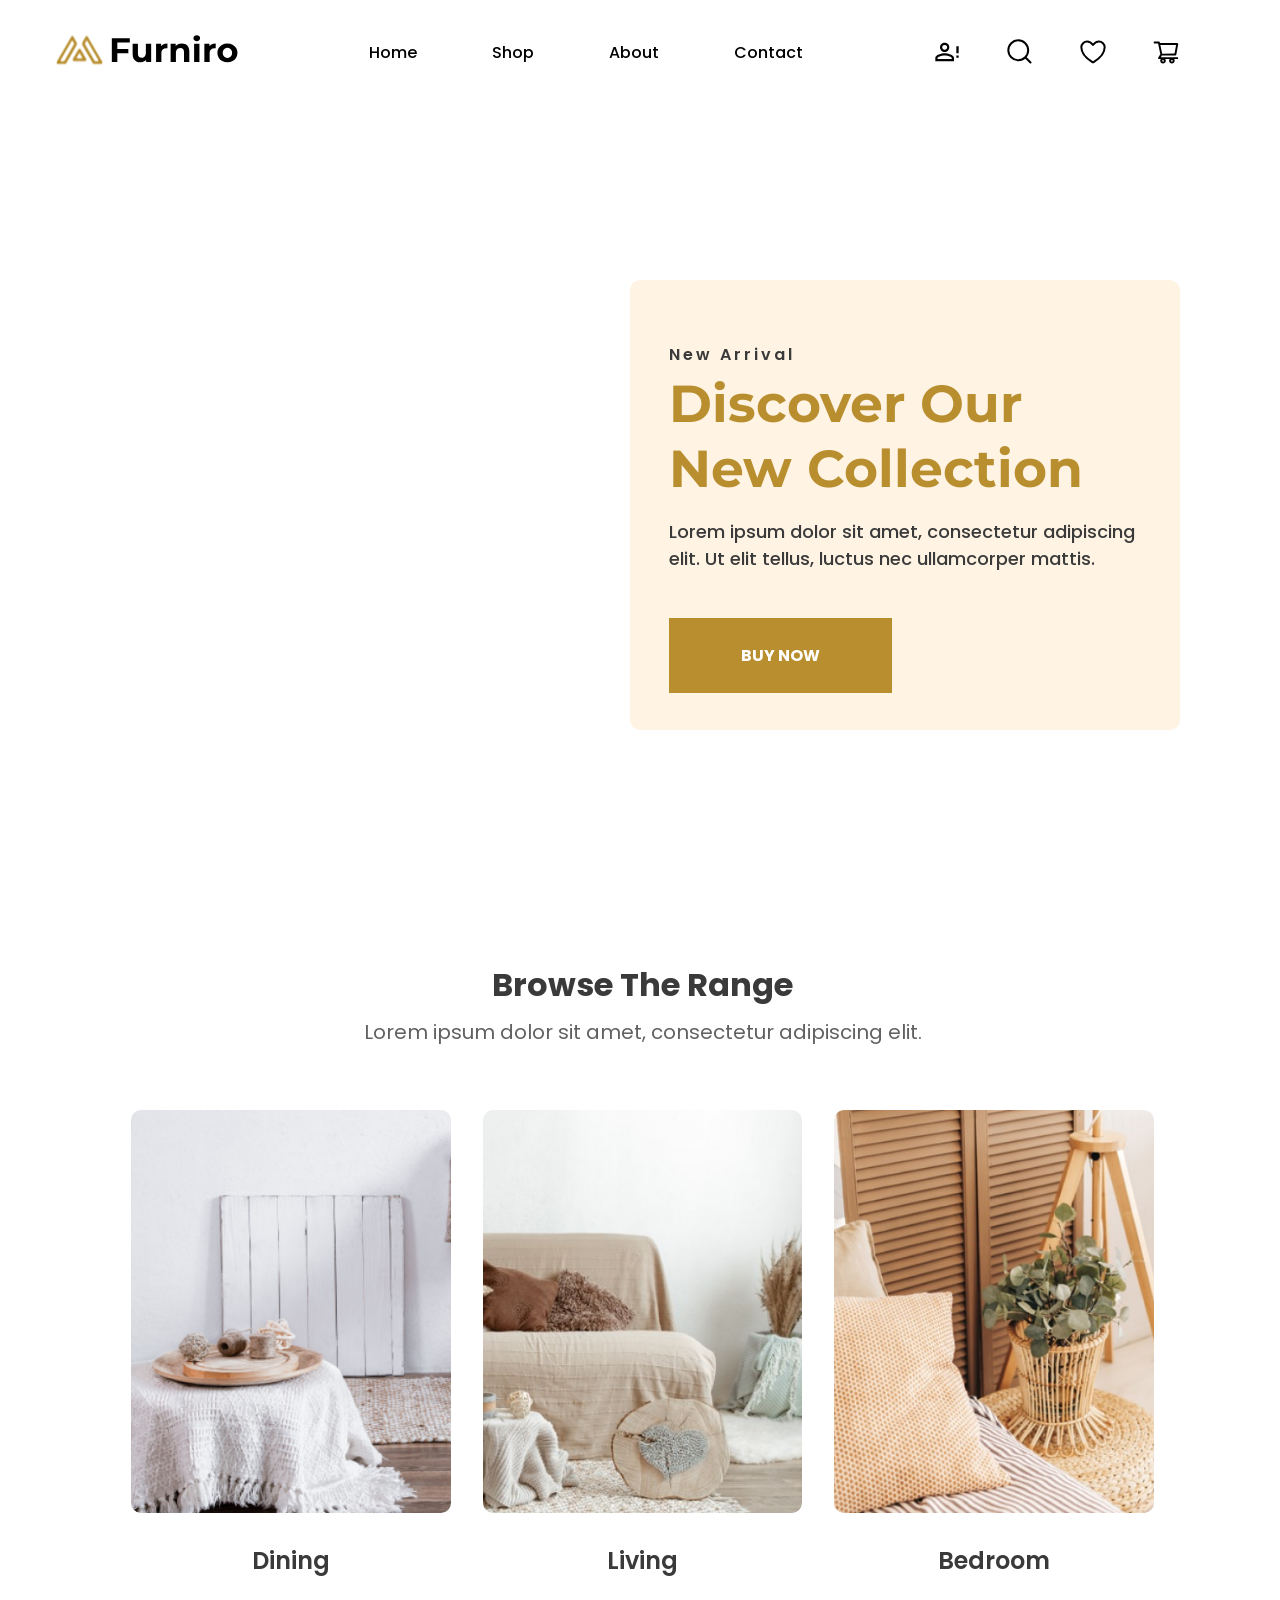
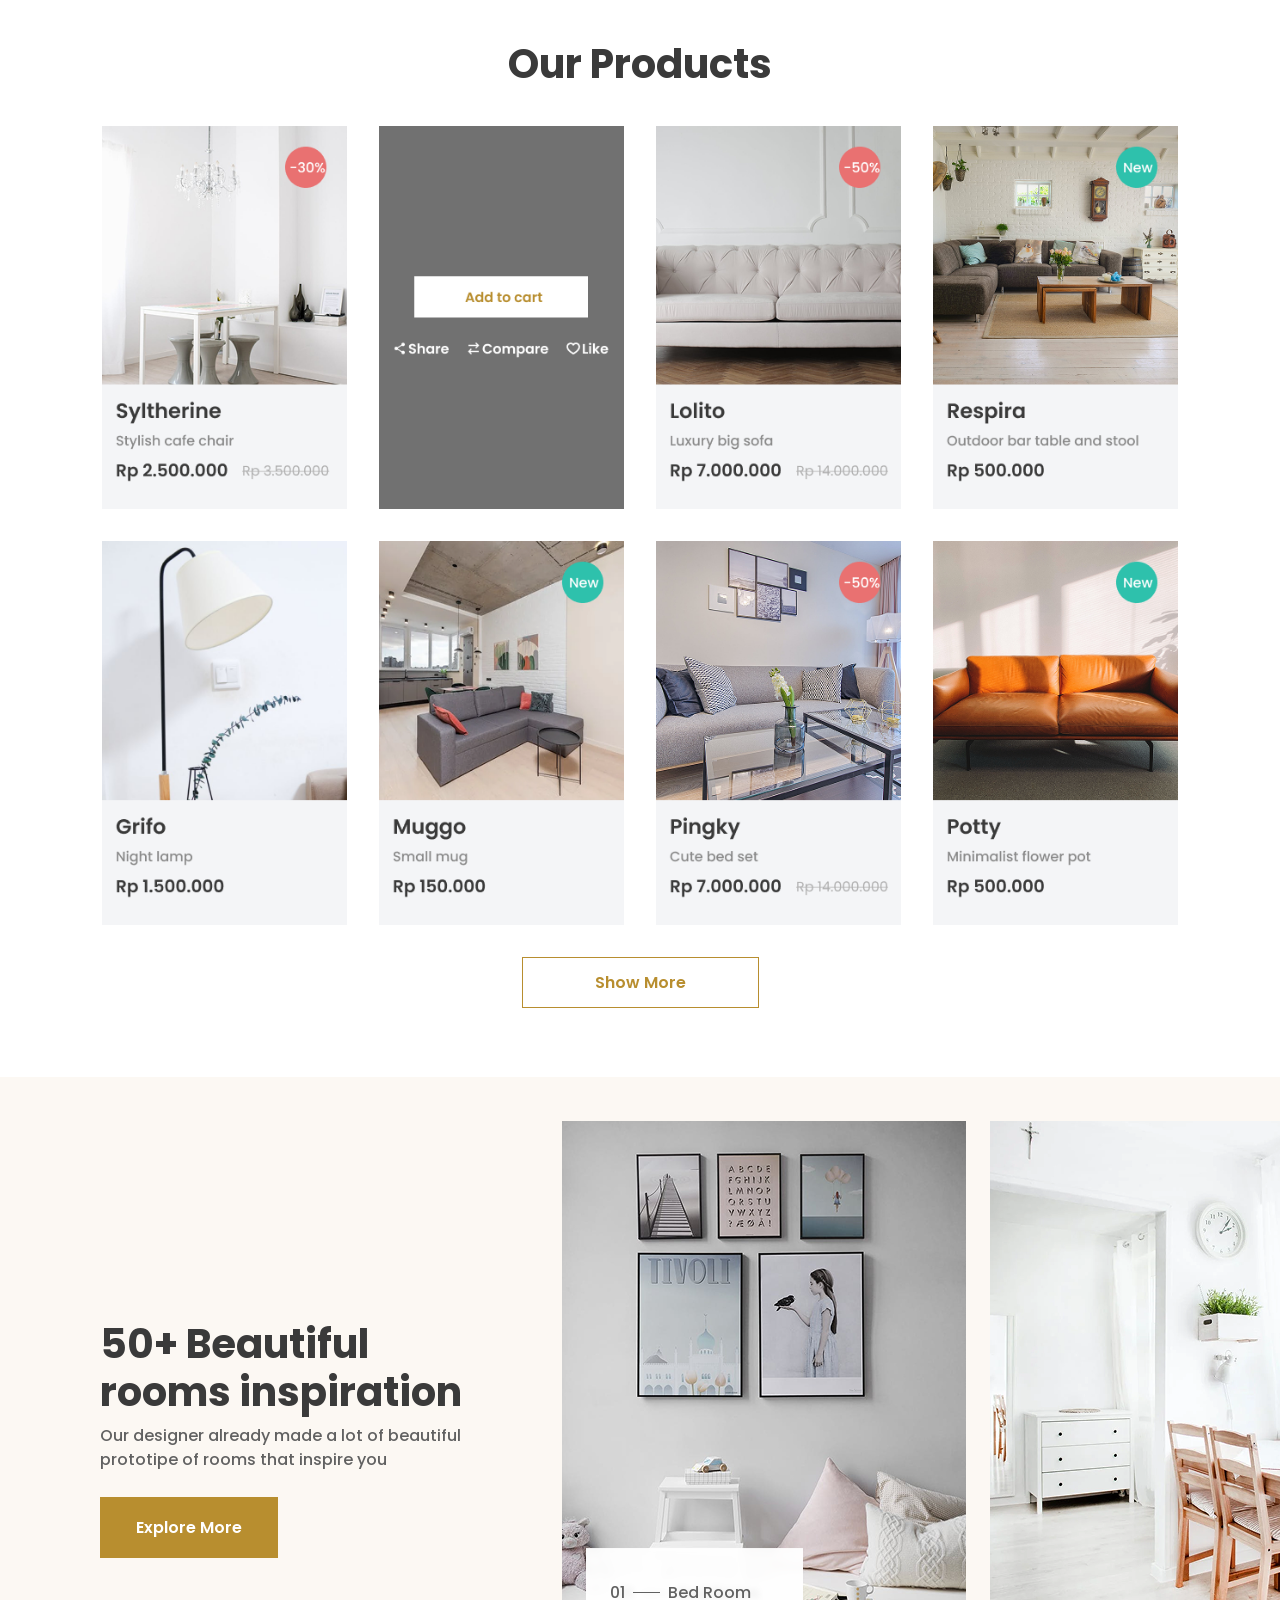
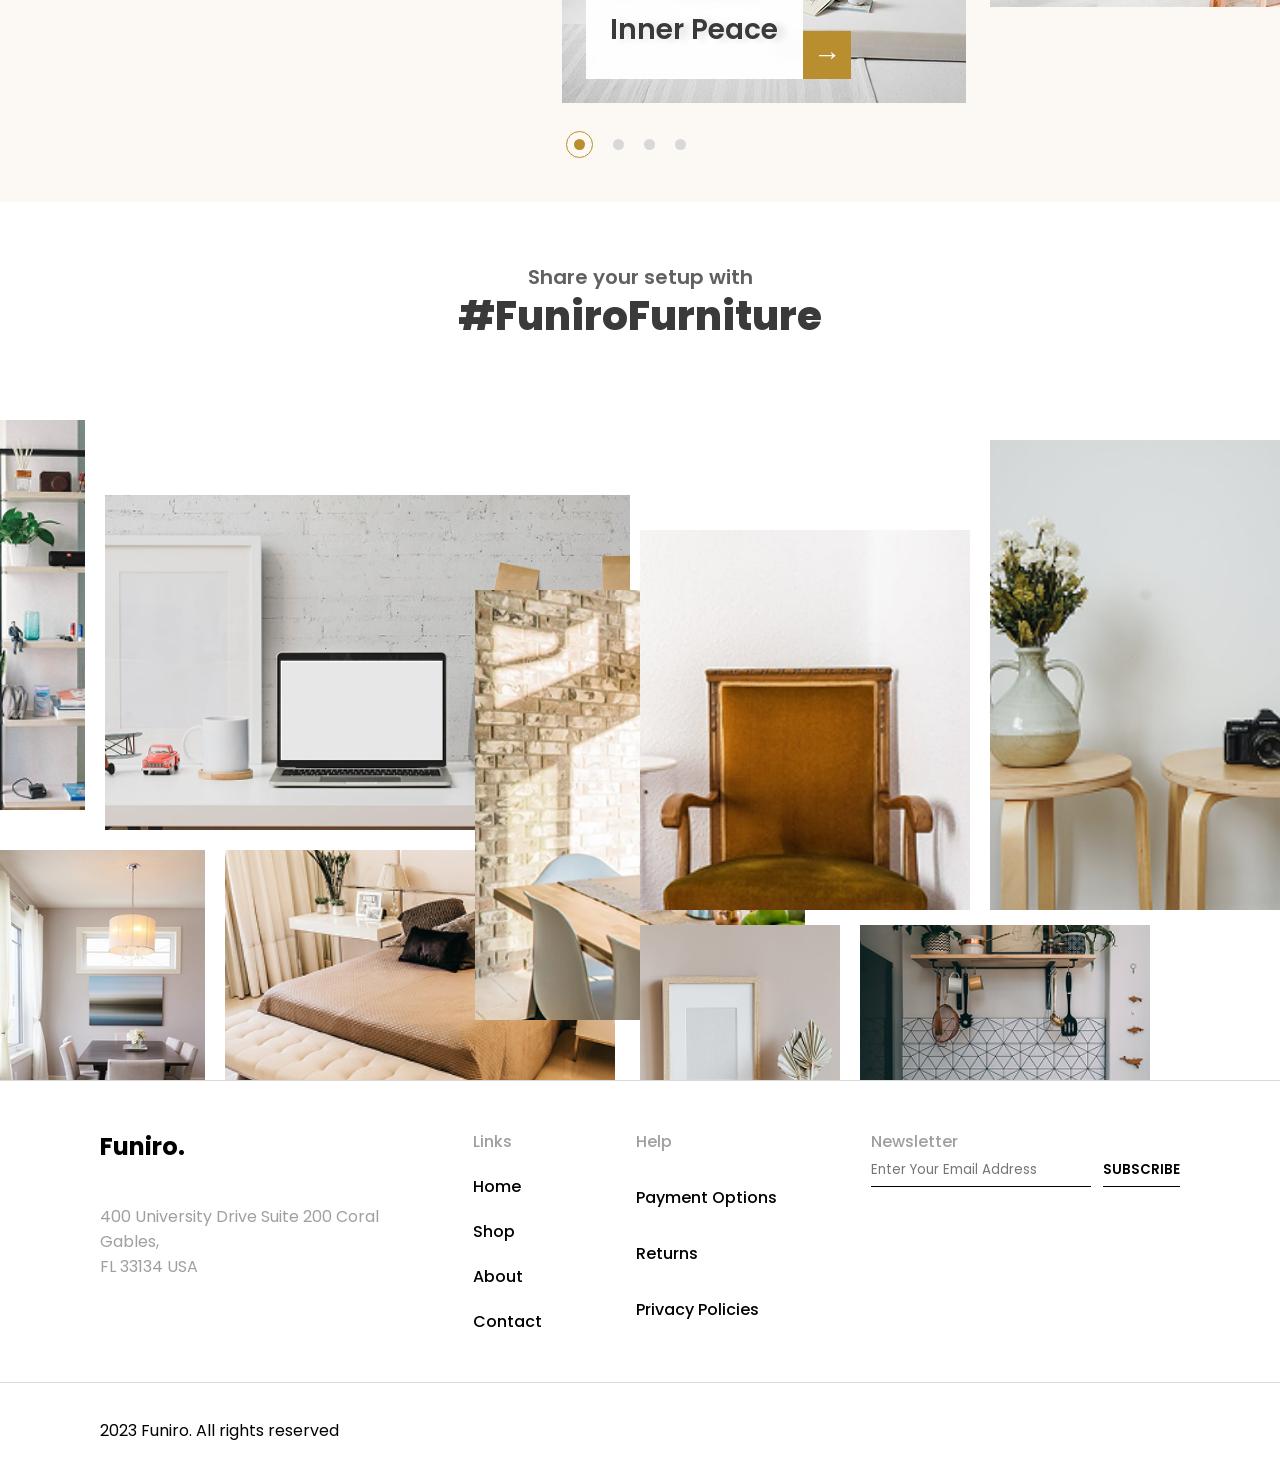
==== index.html @ e42c3e99 "Create Home Page with full responsive Navbar Main and Footer" ====
<!doctype html>
<html lang="en">
  <head>
    <meta charset="UTF-8" />
    <meta name="viewport" content="width=device-width, initial-scale=1.0" />
    <title>Funiro</title>
    <link rel="stylesheet" href="style.css" />
  </head>

  <body>
    
    <nav class="nav">
      <div class="nav_container">
        <a href="#" class="nav__logo"><svg width="185" height="41" viewBox="0 0 185 41" fill="none" xmlns="http://www.w3.org/2000/svg" xmlns:xlink="http://www.w3.org/1999/xlink">
<rect y="4.5" width="50" height="32" fill="url(#pattern0_117_354)"/>
<path d="M62.922 19.91H74.346V24.33H62.922V19.91ZM63.33 33H57.822V9.2H75.808V13.62H63.33V33ZM86.4492 33.272C84.9305 33.272 83.5705 32.9773 82.3692 32.388C81.1905 31.7987 80.2725 30.9033 79.6152 29.702C78.9579 28.478 78.6292 26.9253 78.6292 25.044V14.708H83.9332V24.262C83.9332 25.7807 84.2505 26.9027 84.8852 27.628C85.5425 28.3307 86.4605 28.682 87.6392 28.682C88.4552 28.682 89.1805 28.512 89.8152 28.172C90.4499 27.8093 90.9485 27.2653 91.3112 26.54C91.6739 25.792 91.8552 24.8627 91.8552 23.752V14.708H97.1592V33H92.1272V27.968L93.0452 29.43C92.4332 30.6993 91.5265 31.6627 90.3252 32.32C89.1465 32.9547 87.8545 33.272 86.4492 33.272ZM102.073 33V14.708H107.139V19.876L106.425 18.38C106.969 17.088 107.842 16.1133 109.043 15.456C110.244 14.776 111.706 14.436 113.429 14.436V19.332C113.202 19.3093 112.998 19.298 112.817 19.298C112.636 19.2753 112.443 19.264 112.239 19.264C110.788 19.264 109.61 19.6833 108.703 20.522C107.819 21.338 107.377 22.6187 107.377 24.364V33H102.073ZM127.734 14.436C129.185 14.436 130.477 14.7307 131.61 15.32C132.766 15.8867 133.673 16.7707 134.33 17.972C134.987 19.1507 135.316 20.6693 135.316 22.528V33H130.012V23.344C130.012 21.8707 129.683 20.7827 129.026 20.08C128.391 19.3773 127.485 19.026 126.306 19.026C125.467 19.026 124.708 19.2073 124.028 19.57C123.371 19.91 122.849 20.4427 122.464 21.168C122.101 21.8933 121.92 22.8227 121.92 23.956V33H116.616V14.708H121.682V19.774L120.73 18.244C121.387 17.02 122.328 16.0793 123.552 15.422C124.776 14.7647 126.17 14.436 127.734 14.436ZM140.124 33V14.708H145.428V33H140.124ZM142.776 12.158C141.801 12.158 141.008 11.8747 140.396 11.308C139.784 10.7413 139.478 10.0387 139.478 9.2C139.478 8.36133 139.784 7.65867 140.396 7.092C141.008 6.52533 141.801 6.242 142.776 6.242C143.75 6.242 144.544 6.514 145.156 7.058C145.768 7.57933 146.074 8.25933 146.074 9.098C146.074 9.982 145.768 10.7187 145.156 11.308C144.566 11.8747 143.773 12.158 142.776 12.158ZM150.35 33V14.708H155.416V19.876L154.702 18.38C155.246 17.088 156.119 16.1133 157.32 15.456C158.522 14.776 159.984 14.436 161.706 14.436V19.332C161.48 19.3093 161.276 19.298 161.094 19.298C160.913 19.2753 160.72 19.264 160.516 19.264C159.066 19.264 157.887 19.6833 156.98 20.522C156.096 21.338 155.654 22.6187 155.654 24.364V33H150.35ZM173.431 33.272C171.482 33.272 169.748 32.864 168.229 32.048C166.733 31.232 165.543 30.1213 164.659 28.716C163.798 27.288 163.367 25.6673 163.367 23.854C163.367 22.018 163.798 20.3973 164.659 18.992C165.543 17.564 166.733 16.4533 168.229 15.66C169.748 14.844 171.482 14.436 173.431 14.436C175.358 14.436 177.081 14.844 178.599 15.66C180.118 16.4533 181.308 17.5527 182.169 18.958C183.031 20.3633 183.461 21.9953 183.461 23.854C183.461 25.6673 183.031 27.288 182.169 28.716C181.308 30.1213 180.118 31.232 178.599 32.048C177.081 32.864 175.358 33.272 173.431 33.272ZM173.431 28.92C174.315 28.92 175.109 28.716 175.811 28.308C176.514 27.9 177.069 27.322 177.477 26.574C177.885 25.8033 178.089 24.8967 178.089 23.854C178.089 22.7887 177.885 21.882 177.477 21.134C177.069 20.386 176.514 19.808 175.811 19.4C175.109 18.992 174.315 18.788 173.431 18.788C172.547 18.788 171.754 18.992 171.051 19.4C170.349 19.808 169.782 20.386 169.351 21.134C168.943 21.882 168.739 22.7887 168.739 23.854C168.739 24.8967 168.943 25.8033 169.351 26.574C169.782 27.322 170.349 27.9 171.051 28.308C171.754 28.716 172.547 28.92 173.431 28.92Z" fill="black"/>
<defs>
<pattern id="pattern0_117_354" patternContentUnits="objectBoundingBox" width="1" height="1">
<use xlink:href="#image0_117_354" transform="matrix(0.00123102 0 0 0.00192346 -0.26 -0.6875)"/>
</pattern>
<image id="image0_117_354" width="1251" height="1251" preserveAspectRatio="none" xlink:href="[data-uri]"/>
</defs>
</svg>
</a>

        <div class="nav__menu">
          <ul>
            <li><a href="#">Home</a></li>
            <li><a href="shop.html">Shop</a></li>
            <li><a href="#">About</a></li>
            <li><a href="#">Contact</a></li>
          </ul>
        </div>

        <div class="nav__icons">
         <svg width="28" height="28" viewBox="0 0 28 28" fill="none" xmlns="http://www.w3.org/2000/svg">
<path d="M23.3333 14V8.16669H25.6666V15.1667H23.3333M23.3333 19.8334H25.6666V17.5H23.3333M11.6666 15.1667C14.7816 15.1667 21 16.73 21 19.8334V23.3334H2.33331V19.8334C2.33331 16.73 8.55165 15.1667 11.6666 15.1667ZM11.6666 4.66669C12.9043 4.66669 14.0913 5.15835 14.9665 6.03352C15.8416 6.90869 16.3333 8.09568 16.3333 9.33335C16.3333 10.571 15.8416 11.758 14.9665 12.6332C14.0913 13.5084 12.9043 14 11.6666 14C10.429 14 9.24198 13.5084 8.36682 12.6332C7.49164 11.758 6.99998 10.571 6.99998 9.33335C6.99998 8.09568 7.49164 6.90869 8.36682 6.03352C9.24198 5.15835 10.429 4.66669 11.6666 4.66669ZM11.6666 17.3834C8.20165 17.3834 4.54998 19.0867 4.54998 19.8334V21.1167H18.7833V19.8334C18.7833 19.0867 15.1316 17.3834 11.6666 17.3834ZM11.6666 6.88335C11.0169 6.88335 10.3937 7.14148 9.93424 7.60094C9.47477 8.06041 9.21665 8.68357 9.21665 9.33335C9.21665 9.98313 9.47477 10.6063 9.93424 11.0658C10.3937 11.5252 11.0169 11.7834 11.6666 11.7834C12.3164 11.7834 12.9396 11.5252 13.3991 11.0658C13.8585 10.6063 14.1166 9.98313 14.1166 9.33335C14.1166 8.68357 13.8585 8.06041 13.3991 7.60094C12.9396 7.14148 12.3164 6.88335 11.6666 6.88335Z" fill="black"/>
</svg>

     <svg width="28" height="28" viewBox="0 0 28 28" fill="none" xmlns="http://www.w3.org/2000/svg">
<path d="M24.5 24.5L19.2663 19.257M22.1666 12.25C22.1666 14.88 21.1219 17.4024 19.2621 19.2621C17.4024 21.1219 14.88 22.1666 12.25 22.1666C9.61992 22.1666 7.09757 21.1219 5.23784 19.2621C3.3781 17.4024 2.33331 14.88 2.33331 12.25C2.33331 9.61992 3.3781 7.09757 5.23784 5.23784C7.09757 3.3781 9.61992 2.33331 12.25 2.33331C14.88 2.33331 17.4024 3.3781 19.2621 5.23784C21.1219 7.09757 22.1666 9.61992 22.1666 12.25V12.25Z" stroke="black" stroke-width="2" stroke-linecap="round"/>
</svg>

     <svg width="28" height="28" viewBox="0 0 28 28" fill="none" xmlns="http://www.w3.org/2000/svg">
<path d="M8.16668 3.5C4.94551 3.5 2.33334 6.08533 2.33334 9.275C2.33334 11.8498 3.35418 17.9608 13.4027 24.1383C13.5827 24.2479 13.7893 24.3058 14 24.3058C14.2107 24.3058 14.4173 24.2479 14.5973 24.1383C24.6458 17.9608 25.6667 11.8498 25.6667 9.275C25.6667 6.08533 23.0545 3.5 19.8333 3.5C16.6122 3.5 14 7 14 7C14 7 11.3878 3.5 8.16668 3.5Z" stroke="black" stroke-width="2" stroke-linecap="round" stroke-linejoin="round"/>
</svg>

         <svg width="28" height="28" viewBox="0 0 28 28" fill="none" xmlns="http://www.w3.org/2000/svg">
<path d="M25.2355 19.1926H8.95234L9.76991 17.5273L23.3543 17.5027C23.8137 17.5027 24.2074 17.1746 24.2894 16.7207L26.1707 6.19062C26.2199 5.91445 26.1461 5.63008 25.9656 5.41406C25.8764 5.30775 25.7652 5.22211 25.6396 5.16309C25.514 5.10407 25.377 5.07308 25.2383 5.07227L7.95702 5.01484L7.80937 4.32031C7.7164 3.87734 7.31718 3.55469 6.86328 3.55469H2.63867C2.38267 3.55469 2.13716 3.65638 1.95614 3.8374C1.77513 4.01841 1.67343 4.26393 1.67343 4.51992C1.67343 4.77592 1.77513 5.02143 1.95614 5.20245C2.13716 5.38346 2.38267 5.48516 2.63867 5.48516H6.08124L6.72656 8.55312L8.31523 16.2449L6.26992 19.5836C6.1637 19.727 6.09972 19.8972 6.08523 20.075C6.07073 20.2528 6.10629 20.4312 6.18788 20.5898C6.35195 20.9152 6.68281 21.1203 7.04921 21.1203H8.7664C8.40032 21.6065 8.20258 22.1988 8.20312 22.8074C8.20312 24.3551 9.46093 25.6129 11.0086 25.6129C12.5562 25.6129 13.8141 24.3551 13.8141 22.8074C13.8141 22.1977 13.6117 21.6043 13.2508 21.1203H17.6559C17.2898 21.6065 17.092 22.1988 17.0926 22.8074C17.0926 24.3551 18.3504 25.6129 19.898 25.6129C21.4457 25.6129 22.7035 24.3551 22.7035 22.8074C22.7035 22.1977 22.5012 21.6043 22.1402 21.1203H25.2383C25.7687 21.1203 26.2035 20.6883 26.2035 20.1551C26.2019 19.8994 26.0993 19.6546 25.9179 19.4743C25.7366 19.294 25.4913 19.1927 25.2355 19.1926ZM8.35898 6.91797L24.1035 6.96992L22.5613 15.6051L10.1937 15.627L8.35898 6.91797ZM11.0086 23.6715C10.5328 23.6715 10.1445 23.2832 10.1445 22.8074C10.1445 22.3316 10.5328 21.9434 11.0086 21.9434C11.4844 21.9434 11.8726 22.3316 11.8726 22.8074C11.8726 23.0366 11.7816 23.2564 11.6196 23.4184C11.4575 23.5805 11.2378 23.6715 11.0086 23.6715ZM19.898 23.6715C19.4223 23.6715 19.034 23.2832 19.034 22.8074C19.034 22.3316 19.4223 21.9434 19.898 21.9434C20.3738 21.9434 20.7621 22.3316 20.7621 22.8074C20.7621 23.0366 20.6711 23.2564 20.509 23.4184C20.347 23.5805 20.1272 23.6715 19.898 23.6715Z" fill="black"/>
</svg>

        </div>

        <button class="nav__mobile_btn" aria-label="Open menu">
          <span></span>
          <span></span>
          <span></span>
        </button>
      </div>
    </nav>

    
    <main>
      <section class="main__container">
        <div class="main__card">
          <h3>New Arrival</h3>
          <h1>Discover Our New Collection</h1>
          <p>
            Lorem ipsum dolor sit amet, consectetur adipiscing elit. Ut elit
            tellus, luctus nec ullamcorper mattis.
          </p>
          <button type="button">
            <span>BUY NOW</span>
          </button>
        </div>
      </section>

      
      <section class="main__container2">
        <h2>Browse The Range</h2>
        <p>Lorem ipsum dolor sit amet, consectetur adipiscing elit.</p>

        <div class="main__cards">
          <div class="main__card1">
            <img src="/images/maincards1.png" alt="Dining" />
            <span>Dining</span>
          </div>

          <div class="main__card2">
            <img src="/images/maincards2.png" alt="Living" />
            <span>Living</span>
          </div>

          <div class="main__card3">
            <img src="/images/maincards3.png" alt="Bedroom" />
            <span>Bedroom</span>
          </div>
        </div>
      </section>

      
      <section class="products__container">
        <h2>Our Products</h2>

        <div class="products__cards">
          <div class="products__card">
            <img src="/images/products_card1.png" alt="Product card" />
          </div>

          <div class="products__card">
            <img src="/images/products_card2.png" alt="Product card" />
          </div>

          <div class="products__card">
            <img src="/images/products_card3.png" alt="Product card" />
          </div>

          <div class="products__card">
            <img src="/images/products_card4.png" alt="Product card" />
          </div>

          <div class="products__card">
            <img src="/images/products_card5.png" alt="Product card" />
          </div>

          <div class="products__card">
            <img src="/images/products_card6.png" alt="Product card" />
          </div>

          <div class="products__card">
            <img src="/images/products_card7.png" alt="Product card" />
          </div>

          <div class="products__card">
            <img src="/images/products_card8.png" alt="Product card" />
          </div>
        </div>

        <button class="show-more-btn" type="button">
          <span>Show More</span>
        </button>
      </section>

      
      <section class="rooms-section">
        <div class="rooms-info">
          <h2>50+ Beautiful rooms inspiration</h2>
          <p>
            Our designer already made a lot of beautiful prototipe of rooms that
            inspire you
          </p>
          <button type="button">
            <span>Explore More</span>
          </button>
        </div>

        <div class="rooms-slider">
          <div class="rooms-track">
            <article class="room-slide room-slide-active">
              <img src="/images/main_container4.png" alt="Bed Room" />

              <div class="room-content">
                <div class="room-label">
                  <span>01</span>
                  <span class="line"></span>
                  <span>Bed Room</span>
                </div>
                <h3>Inner Peace</h3>
              </div>

              <button class="room-arrow" type="button" aria-label="Next slide">
                →
              </button>
            </article>

            <article class="room-slide">
              <img src="/images/main_container5.png" alt="Dining Room" />
            </article>

            <article class="room-slide">
              <img src="/images/maincards1.png" alt="Living Room" />
            </article>

            <article class="room-slide">
              <img src="/images/maincards2.png" alt="Bed Room" />
            </article>

             <article class="room-slide">
              <img src="/images/maincards3.png" alt="Bed Room" />
            </article>

             <article class="room-slide">
              <img src="/images/maingallery4.png" alt="Bed Room" />
            </article>
          </div>

          <div class="rooms-dots" aria-hidden="true">
            <span class="active"></span>
            <span></span>
            <span></span>
            <span></span>
          </div>
        </div>
      </section>

     
      <section class="share-section">
        <div class="share-header">
          <p>Share your setup with</p>
          <h2>#FuniroFurniture</h2>
        </div>

        <div class="share-gallery">
          <img
            src="/images/maingallery1.png"
            class="gallery-img img-1"
            alt=""
          />
          <img
            src="/images/maingallery2.png"
            class="gallery-img img-2"
            alt=""
          />
          <img
            src="/images/maingallery3.png"
            class="gallery-img img-3"
            alt=""
          />
          <img
            src="/images/maingallery4.png"
            class="gallery-img img-4"
            alt=""
          />
          <img
            src="/images/maingallery5.png"
            class="gallery-img img-5"
            alt=""
          />
          <img
            src="/images/maingallery6.png"
            class="gallery-img img-6"
            alt=""
          />
          <img
            src="/images/maingallery7.png"
            class="gallery-img img-7"
            alt=""
          />
          <img
            src="/images/maingallery8.png"
            class="gallery-img img-8"
            alt=""
          />
          <img
            src="/images/maingallery9.png"
            class="gallery-img img-9"
            alt=""
          />
        </div>
      </section>
    </main>

    
    <footer class="footer">
      <div class="footer__container">
        <div class="footer__logo">
          <h2>Funiro.</h2>
          <p>400 University Drive Suite 200 Coral <br> Gables,<br> FL 33134 USA</p>
        </div>

        <div class="information">
          <h4>Links</h4>
          <a href="#">Home</a>
          <a href="#">Shop</a>
          <a href="#">About</a>
          <a href="#">Contact</a>
        </div>

        <div class="information">
          <h4>Help</h4>
          <a href="#">Payment Options</a>
          <a href="#">Returns</a>
          <a href="#">Privacy Policies</a>
        </div>

        <div class="subscription">
          <h4>Newsletter</h4>

          <form>
            <input type="email" placeholder="Enter Your Email Address" />
            <button type="submit">SUBSCRIBE</button>
          </form>
        </div>
      </div>

      <div class="other_info">
        <span>2023 Funiro. All rights reserved</span>
      </div>
    </footer>
  </body>
</html>
---- style.css ----
@import url("https://fonts.googleapis.com/css2?family=Poppins:wght@400;500;600;700;800&display=swap");
@import url("https://fonts.googleapis.com/css2?family=Montserrat:wght@600;700;800&display=swap");

:root {
  --black: #000000;
  --gray: #333333;
  --yellow: #b88e2f;
  --gray1: #3a3a3a;
  --gray2: #616161;
  --gray3: #9f9f9f;
  --white-secondary: #fcf8f3;
  --white-primary: #ffffff;
  --yellow2: #fff3e3;
  --border: #d9d9d9;
}

* {
  margin: 0;
  padding: 0;
  box-sizing: border-box;
}

html {
  scroll-behavior: smooth;
}

body {
  overflow-x: hidden;
  font-family: "Poppins", sans-serif;
  color: var(--gray1);
  background-color: var(--white-primary);
}

img {
  display: block;
  max-width: 100%;
}

button {
  font-family: inherit;
  cursor: pointer;
}

/* NAVBAR */

.nav_container {
  width: 100%;
  min-height: 100px;
  background-color: var(--white-primary);
  display: flex;
  align-items: center;
  justify-content: space-between;
  gap: 24px;
  padding: 29px 100px 30px 54px;
}

.nav__logo {
  text-decoration: none;
  color: var(--black);
  font-weight: 700;
  font-size: 34px;
  line-height: 1;
  flex-shrink: 0;
}

.nav__menu ul {
  display: flex;
  align-items: center;
  list-style: none;
  gap: 75px;
}

.nav__menu a {
  text-decoration: none;
  color: var(--black);
  font-weight: 500;
  font-size: 16px;
}

.nav__icons {
  display: flex;
  align-items: center;
  gap: 45px;
  flex-shrink: 0;
}

.nav__icons img {
  width: 24px;
  height: 24px;
  object-fit: contain;
}

.nav__mobile_btn {
  display: none;
  width: 30px;
  height: 24px;
  border: none;
  background: transparent;
  flex-direction: column;
  justify-content: space-between;
}

.nav__mobile_btn span {
  width: 100%;
  height: 3px;
  border-radius: 10px;
  background-color: var(--black);
}



.main__container {
  min-height: calc(100vh - 100px);
  background: url("/images/home_background.jpg") center / cover no-repeat;
  display: flex;
  justify-content: flex-end;
  align-items: center;
  padding: 40px 100px;
}

.main__card {
  width: min(100%, 550px);
  margin-left: auto;
  margin-right: 0;
  border-radius: 10px;
  background-color: var(--yellow2);
  padding: 62px 43px 37px 39px;
}

.main__card h3 {
  font-weight: 600;
  font-size: 16px;
  letter-spacing: 3px;
  margin-bottom: 4px;
  color: var(--gray1);
}

.main__card h1 {
  font-family: "Montserrat", sans-serif;
  font-weight: 700;
  font-size: 52px;
  line-height: 1.25;
  margin-bottom: 17px;
  color: var(--yellow);
}

.main__card p {
  font-weight: 500;
  font-size: 18px;
  line-height: 1.5;
  color: var(--gray1);
}

.main__card button {
  margin-top: 46px;
  padding: 25px 72px;
  border: none;
  background-color: var(--yellow);
}

.main__card button span {
  font-weight: 700;
  font-size: 16px;
  color: var(--white-primary);
}

/* BROWSE RANGE */

.main__container2 {
  padding: 56px 126px 0 131px;
}

.main__container2 h2 {
  text-align: center;
  font-weight: 700;
  font-size: 32px;
  color: var(--gray1);
}

.main__container2 > p {
  margin-top: 8px;
  text-align: center;
  font-weight: 400;
  font-size: 20px;
  color: var(--gray2);
}

.main__cards {
  display: flex;
  justify-content: center;
  gap: 32px;
  padding-top: 63px;
}

.main__card1,
.main__card2,
.main__card3 {
  text-align: center;
}

.main__card1 img,
.main__card2 img,
.main__card3 img {
  width: 100%;
  max-width: 381px;
  border-radius: 10px;
}

.main__card1 span,
.main__card2 span,
.main__card3 span {
  display: block;
  padding-top: 30px;
  font-weight: 600;
  font-size: 24px;
  color: var(--gray1);
}

/* PRODUCTS */

.products__container {
  padding: 56px 102px 0;
}

.products__container h2 {
  text-align: center;
  font-weight: 700;
  font-size: 40px;
  margin-bottom: 32px;
}

.products__cards {
  display: grid;
  grid-template-columns: repeat(4, minmax(0, 1fr));
  gap: 32px;
}

.products__card img {
  width: 100%;
  height: auto;
}

.show-more-btn {
  display: flex;
  justify-content: center;
  align-items: center;
  margin: 32px auto 0;
  padding: 12px 72px;
  border: 1px solid var(--yellow);
  background-color: var(--white-primary);
}

.show-more-btn span {
  font-weight: 600;
  font-size: 16px;
  color: var(--yellow);
}

/* ROOMS SLIDER */

.rooms-section {
  margin-top: 69px;
  background-color: var(--white-secondary);
  display: flex;
  align-items: center;
  gap: 42px;
  padding: 44px 0 44px 100px;
  overflow: hidden;
}

.rooms-info {
  flex: 0 0 420px;
}

.rooms-info h2 {
  max-width: 390px;
  font-weight: 700;
  font-size: 40px;
  line-height: 1.2;
  color: var(--gray1);
}

.rooms-info p {
  margin-top: 8px;
  max-width: 370px;
  font-weight: 500;
  font-size: 16px;
  line-height: 1.5;
  color: var(--gray2);
}

.rooms-info button {
  margin-top: 25px;
  padding: 18px 36px;
  border: none;
  background-color: var(--yellow);
}

.rooms-info button span {
  font-weight: 600;
  font-size: 16px;
  color: var(--white-primary);
}

.rooms-slider {
  flex: 1;
  min-width: 0;
}

.rooms-track {
  display: flex;
  gap: 24px;
  overflow-x: auto;
  scroll-snap-type: x mandatory;
  scroll-behavior: smooth;
  padding-bottom: 52px;

  scrollbar-width: none;
  -ms-overflow-style: none;
}

.rooms-track::-webkit-scrollbar {
  display: none;
}

.room-slide {
  position: relative;
  flex: 0 0 372px;
  height: 486px;
  overflow: hidden;
  scroll-snap-align: start;
}

.room-slide-active {
  flex-basis: 404px;
  height: 582px;
}

.room-slide img {
  width: 100%;
  height: 100%;
  object-fit: cover;
}

.room-content {
  position: absolute;
  left: 24px;
  bottom: 24px;
  width: 217px;
  background-color: rgba(255, 255, 255, 0.86);
  backdrop-filter: blur(3px);
  padding: 32px 24px;
}

.room-label {
  display: flex;
  align-items: center;
  gap: 8px;
  color: var(--gray2);
  font-weight: 500;
  font-size: 16px;
}

.room-label .line {
  width: 27px;
  height: 1px;
  background-color: var(--gray2);
}

.room-content h3 {
  margin-top: 8px;
  font-weight: 600;
  font-size: 28px;
  line-height: 1.2;
  color: var(--gray1);
}

.room-arrow {
  position: absolute;
  left: 241px;
  bottom: 24px;
  width: 48px;
  height: 48px;
  border: none;
  background-color: var(--yellow);
  color: var(--white-primary);
  font-size: 28px;
  display: flex;
  align-items: center;
  justify-content: center;
}

.rooms-dots {
  display: flex;
  align-items: center;
  gap: 20px;
  margin-top: -24px;
  padding-left: 4px;
}

.rooms-dots span {
  width: 11px;
  height: 11px;
  border-radius: 50%;
  background-color: #d8d8d8;
  display: block;
}

.rooms-dots span.active {
  width: 27px;
  height: 27px;
  border: 1px solid var(--yellow);
  background-color: transparent;
  position: relative;
}

.rooms-dots span.active::after {
  content: "";
  width: 11px;
  height: 11px;
  background-color: var(--yellow);
  border-radius: 50%;
  position: absolute;
  inset: 0;
  margin: auto;
}

/* FUNIRO FURNITURE */

.share-section {
  width: 100%;
  background: var(--white-primary);
  padding-top: 60px;
  overflow: hidden;
}

.share-header {
  text-align: center;
  margin-bottom: 10px;
  padding: 0 20px;
}

.share-header p {
  font-size: 20px;
  line-height: 1.5;
  font-weight: 600;
  color: var(--gray2);
}

.share-header h2 {
  font-size: 40px;
  line-height: 1.2;
  font-weight: 800;
  color: var(--gray1);
}

.share-gallery {
  position: relative;
  width: 100%;
  height: 720px;
  margin-top: 20px;
}

.gallery-img {
  position: absolute;
  display: block;
  object-fit: cover;
}

.img-1 {
  left: -20px;
  top: 60px;
  width: 105px;
  height: 390px;
}

.img-2 {
  left: 105px;
  top: 135px;
  width: 525px;
  height: 335px;
}

.img-3 {
  left: 0;
  top: 490px;
  width: 205px;
  height: 350px;
}

.img-4 {
  left: 225px;
  top: 490px;
  width: 390px;
  height: 270px;
}

.img-5 {
  left: 50%;
  top: 230px;
  width: 330px;
  height: 430px;
  transform: translateX(-50%);
}

.img-6 {
  right: 310px;
  top: 170px;
  width: 330px;
  height: 380px;
}

.img-7 {
  right: 0;
  top: 80px;
  width: 290px;
  height: 470px;
}

.img-8 {
  right: 440px;
  top: 565px;
  width: 200px;
  height: 260px;
}

.img-9 {
  right: 130px;
  top: 565px;
  width: 290px;
  height: 220px;
}

/* FOOTER */

.footer {
  border-top: 1px solid var(--border);
}

.footer__container {
  display: flex;
  justify-content: space-between;
  gap: 40px;
  padding: 48px 100px;
}

.footer__logo h2 {
  font-weight: 700;
  font-size: 24px;
  color: var(--black);
  margin-bottom: 40px;
}

.footer__logo p {
  max-width: 290px;
  font-weight: 400;
  font-size: 16px;
  color: var(--gray3);
}

.information {
  display: grid;
  gap: 20px;
}

.information h4,
.subscription h4 {
  font-weight: 500;
  font-size: 16px;
  color: var(--gray3);
}

.information a {
  font-weight: 500;
  font-size: 16px;
  color: var(--black);
  text-decoration: none;
}

.subscription form {
  display: flex;
  align-items: center;
  gap: 12px;
}

.subscription input {
  width: 220px;
  border: none;
  border-bottom: 1px solid var(--black);
  padding: 6px 0;
  outline: none;
  font-family: inherit;
}

.subscription button {
  border: none;
  border-bottom: 1px solid var(--black);
  background-color: transparent;
  padding: 6px 0;
  font-weight: 600;
}

.other_info {
  border-top: 1px solid var(--border);
  padding: 35px 100px;
  font-weight: 400;
  font-size: 16px;
  color: var(--black);
}





@media screen and (max-width: 1200px) {
  .nav_container {
    padding: 26px 50px;
  }

  .nav__menu ul {
    gap: 35px;
  }

  .nav__icons {
    gap: 28px;
  }

  .main__container {
    padding: 40px 60px;
  }

  .main__card {
    width: min(100%, 500px);
  }

  .main__container2,
  .products__container {
    padding-left: 60px;
    padding-right: 60px;
  }

  .products__cards {
    grid-template-columns: repeat(3, minmax(0, 1fr));
  }

  .rooms-section {
    padding-left: 60px;
    gap: 32px;
  }

  .rooms-info {
    flex-basis: 360px;
  }

  .rooms-info h2 {
    font-size: 34px;
  }

  .room-slide-active {
    flex-basis: 360px;
    height: 520px;
  }

  .room-slide {
    flex-basis: 320px;
    height: 440px;
  }

  .share-gallery {
    height: auto;
    display: grid;
    grid-template-columns: repeat(3, minmax(0, 1fr));
    gap: 16px;
    padding: 30px 20px;
  }

  .gallery-img {
    position: static;
    width: 100%;
    height: 260px;
    transform: none;
    border-radius: 8px;
  }

  .footer__container,
  .other_info {
    padding-left: 60px;
    padding-right: 60px;
  }
}


@media screen and (max-width: 900px) {
  .nav_container {
    padding: 22px 30px;
  }

  .nav__menu ul {
    gap: 20px;
  }

  .nav__icons {
    gap: 18px;
  }

  .main__container {
    padding: 40px 30px;
  }

  .main__card {
    width: min(100%, 450px);
    padding: 36px 28px;
  }

  .main__card h1 {
    font-size: 38px;
  }

  .main__card p {
    font-size: 16px;
  }

  .main__card button {
    padding: 16px 44px;
    margin-top: 28px;
  }

  .main__cards {
    gap: 20px;
  }

  .products__cards {
    grid-template-columns: repeat(2, minmax(0, 1fr));
  }

  .rooms-section {
    flex-direction: column;
    align-items: flex-start;
    padding: 50px 30px;
  }

  .rooms-info {
    flex: unset;
  }

  .rooms-info h2 {
    max-width: 100%;
    font-size: 32px;
  }

  .rooms-info p {
    max-width: 520px;
  }

  .rooms-slider {
    width: 100%;
  }

  .room-slide-active,
  .room-slide {
    flex-basis: 340px;
    height: 460px;
  }

  .share-header h2 {
    font-size: 34px;
  }

  .share-header p {
    font-size: 18px;
  }

  .share-gallery {
    grid-template-columns: repeat(2, minmax(0, 1fr));
  }

  .footer__container {
    flex-wrap: wrap;
  }
}



@media screen and (max-width: 728px) {
  .nav_container {
    min-height: 80px;
    padding: 20px;
  }

  .nav__menu,
  .nav__icons {
    display: none;
  }

  .nav__mobile_btn {
    display: flex;
  }

  .nav__logo {
    font-size: 28px;
  }

  .main__container {
    min-height: 75vh;
    justify-content: center;
    padding: 40px 20px;
  }

  .main__card {
    width: 100%;
    margin: 0;
    padding: 28px 22px;
  }

  .main__card h3 {
    font-size: 14px;
  }

  .main__card h1 {
    font-size: 30px;
  }

  .main__card p {
    font-size: 14px;
  }

  .main__card button {
    padding: 13px 32px;
    margin-top: 24px;
  }

  .main__container2 {
    padding: 40px 20px 0;
  }

  .main__container2 h2 {
    font-size: 26px;
  }

  .main__container2 > p {
    font-size: 16px;
  }

  .main__cards {
    flex-direction: column;
    align-items: center;
    gap: 30px;
    padding-top: 40px;
  }

  .products__container {
    padding: 40px 20px 0;
  }

  .products__container h2 {
    font-size: 30px;
  }

  .rooms-section {
    padding: 40px 20px;
    text-align: center;
    align-items: center;
  }

  .rooms-info h2 {
    font-size: 28px;
  }

  .rooms-info p {
    font-size: 14px;
  }

  .rooms-info button {
    padding: 14px 32px;
  }

  .rooms-track {
    gap: 16px;
    padding-bottom: 44px;
  }

  .room-slide-active,
  .room-slide {
    flex-basis: 82vw;
    height: 430px;
  }

  .room-content {
    left: 16px;
    bottom: 16px;
    width: 200px;
    padding: 22px 18px;
    text-align: left;
  }

  .room-content h3 {
    font-size: 24px;
  }

  .room-arrow {
    left: 216px;
    bottom: 16px;
    width: 44px;
    height: 44px;
  }

  .rooms-dots {
    justify-content: center;
    padding-left: 0;
  }

  .share-section {
    padding-top: 40px;
  }

  .share-header h2 {
    font-size: 30px;
  }

  .share-header p {
    font-size: 16px;
  }

  .share-gallery {
    grid-template-columns: repeat(2, minmax(0, 1fr));
    gap: 12px;
    padding: 24px 16px;
  }

  .gallery-img {
    height: 220px;
  }

  .footer__container {
    flex-direction: column;
    padding: 40px 20px;
  }

  .subscription form {
    flex-direction: column;
    align-items: flex-start;
  }

  .subscription input {
    width: 100%;
  }

  .other_info {
    padding: 25px 20px;
  }
}

/* SMALL MOBILE */

@media screen and (max-width: 480px) {
  .main__card h1 {
    font-size: 26px;
  }

  .main__card button,
  .show-more-btn {
    width: 100%;
  }

  .products__cards {
    grid-template-columns: 1fr;
  }

  .room-slide-active,
  .room-slide {
    flex-basis: 86vw;
    height: 390px;
  }

  .room-content {
    width: 180px;
  }

  .room-content h3 {
    font-size: 22px;
  }

  .room-arrow {
    left: 196px;
  }

  .share-gallery {
    grid-template-columns: 1fr;
  }

  .gallery-img {
    height: 240px;
  }
}
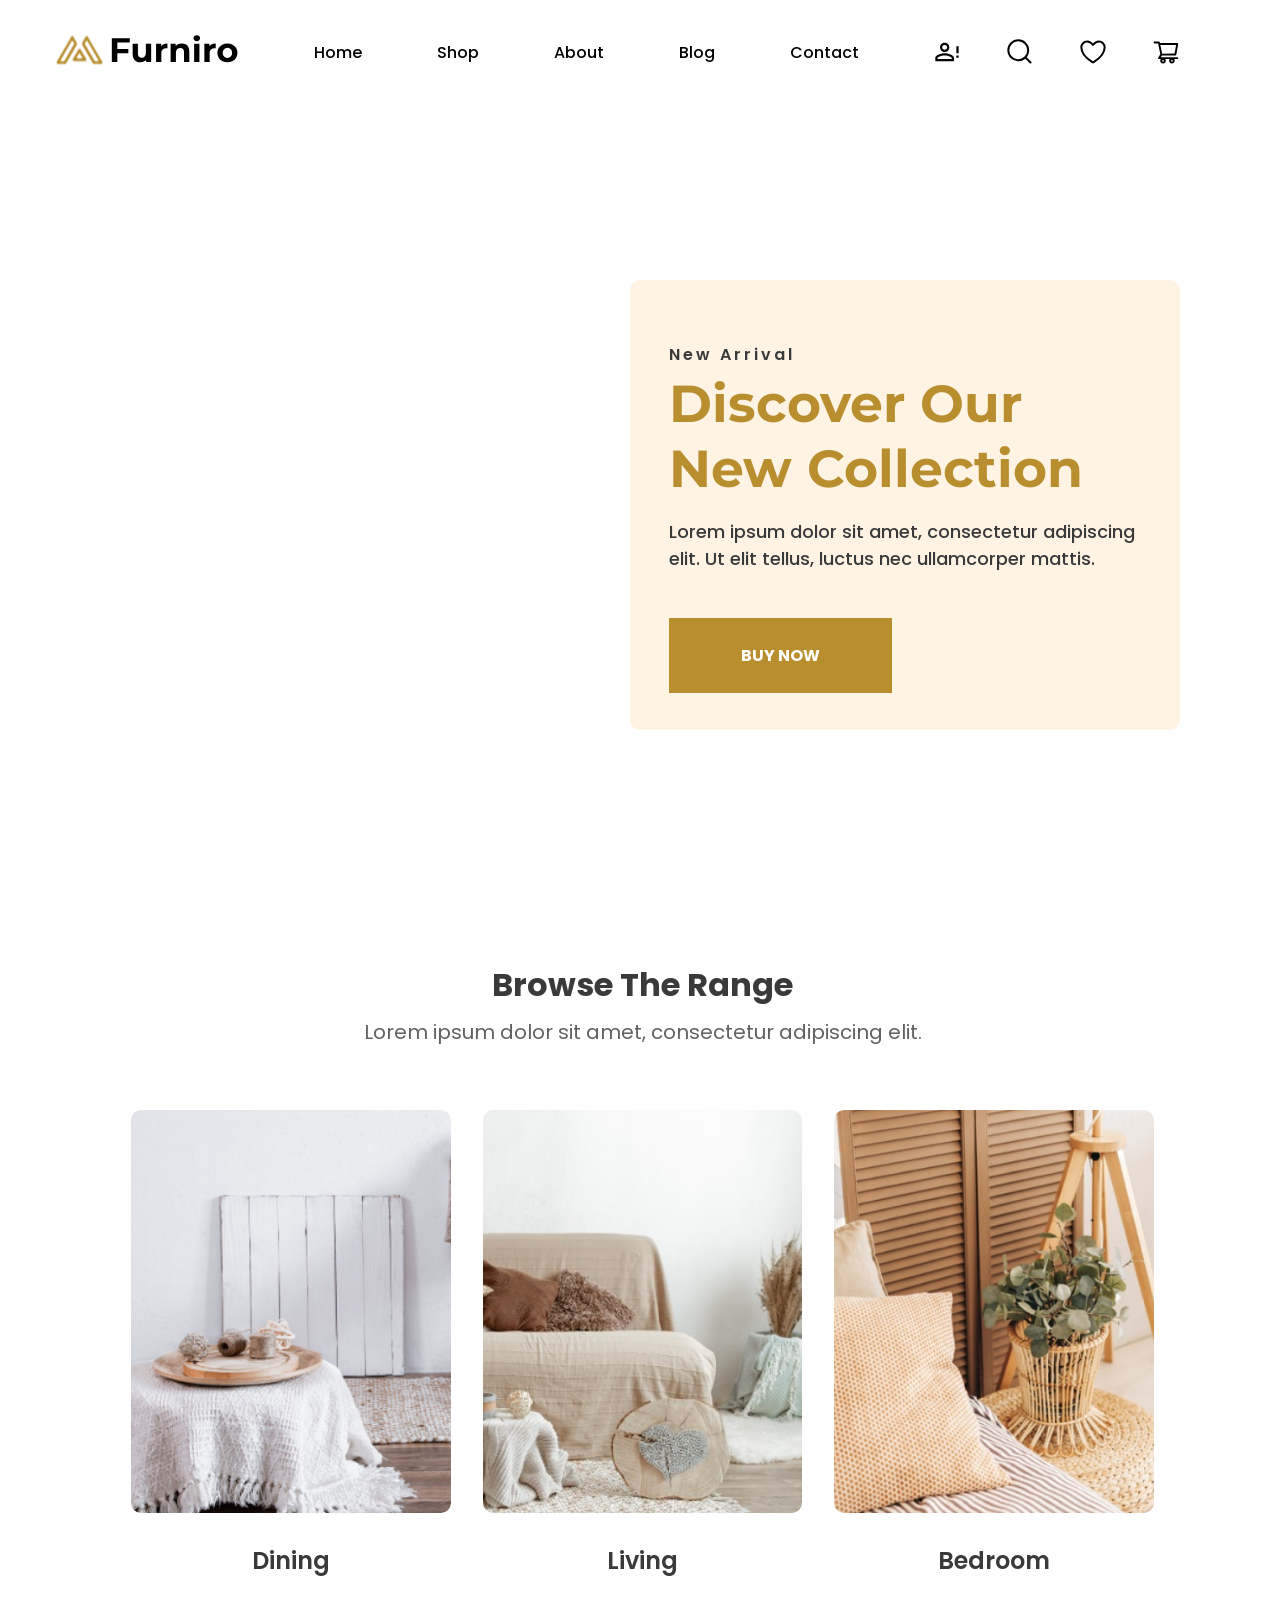
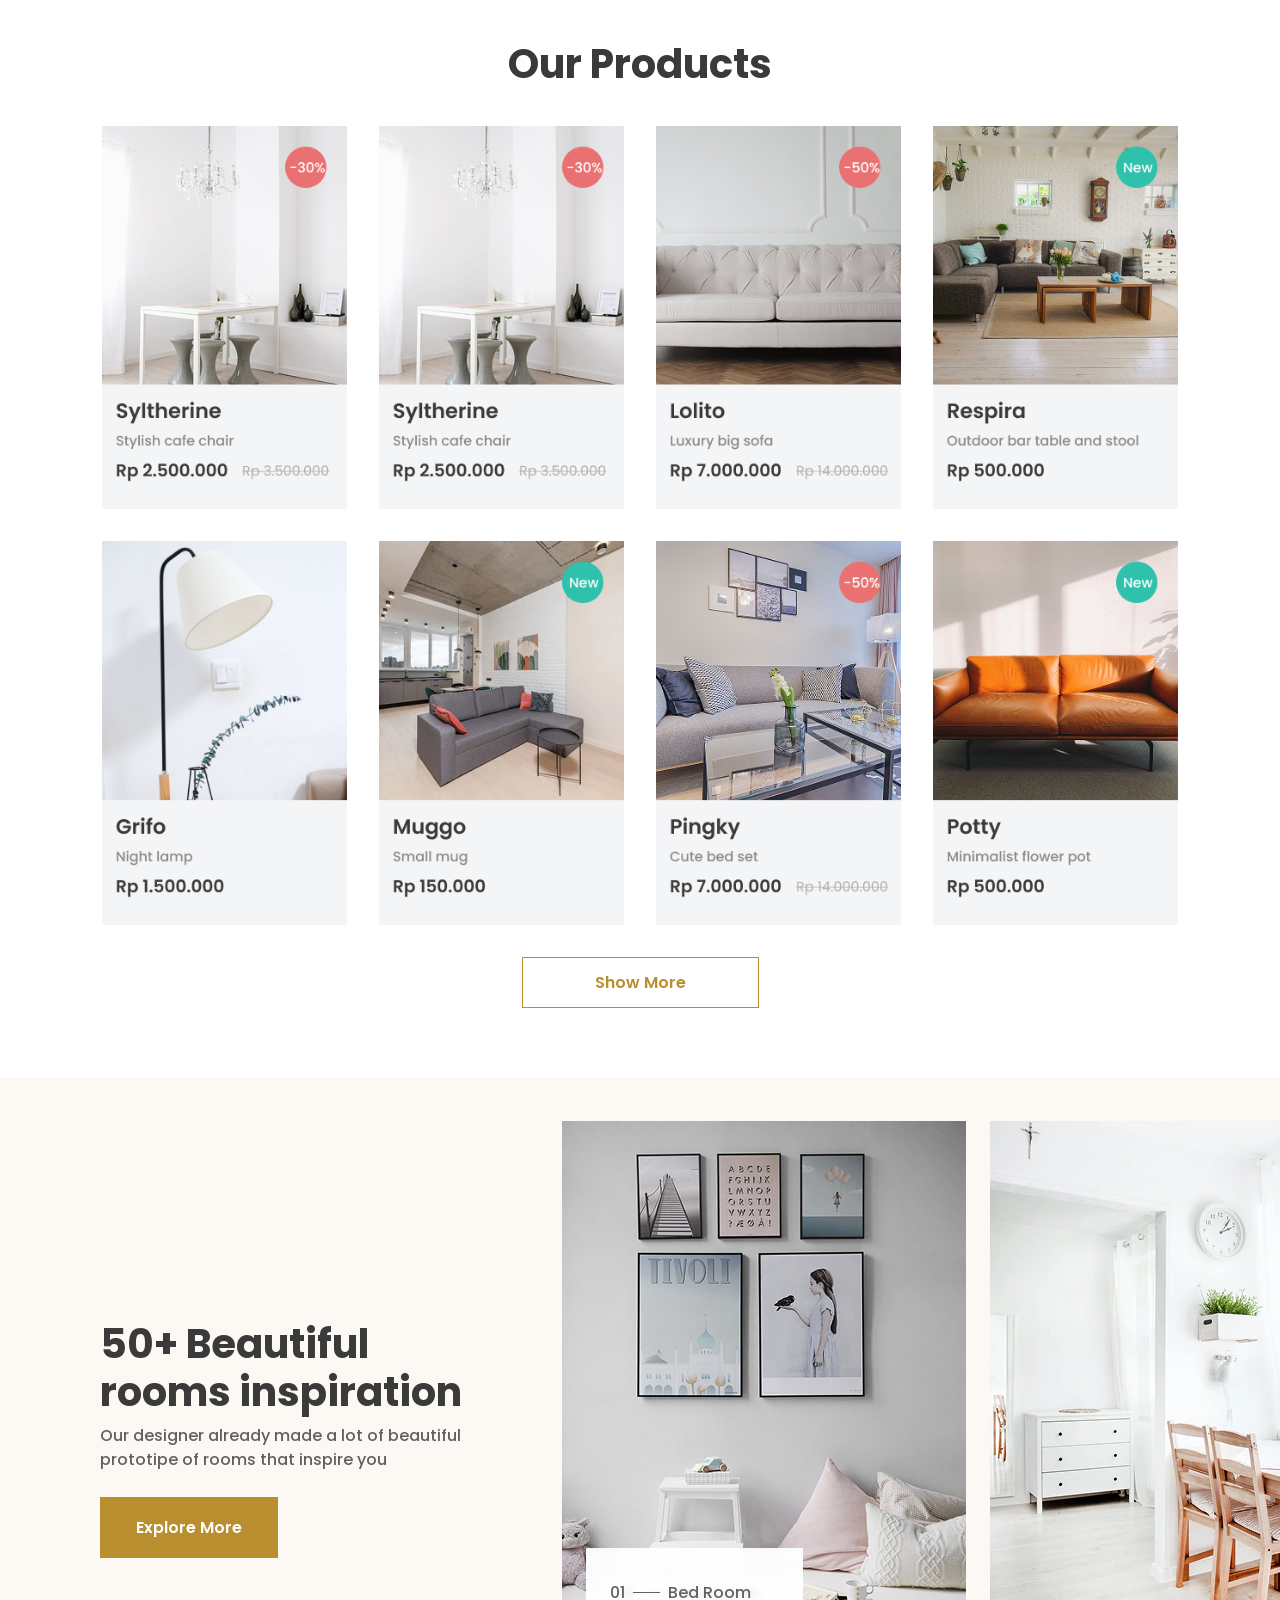
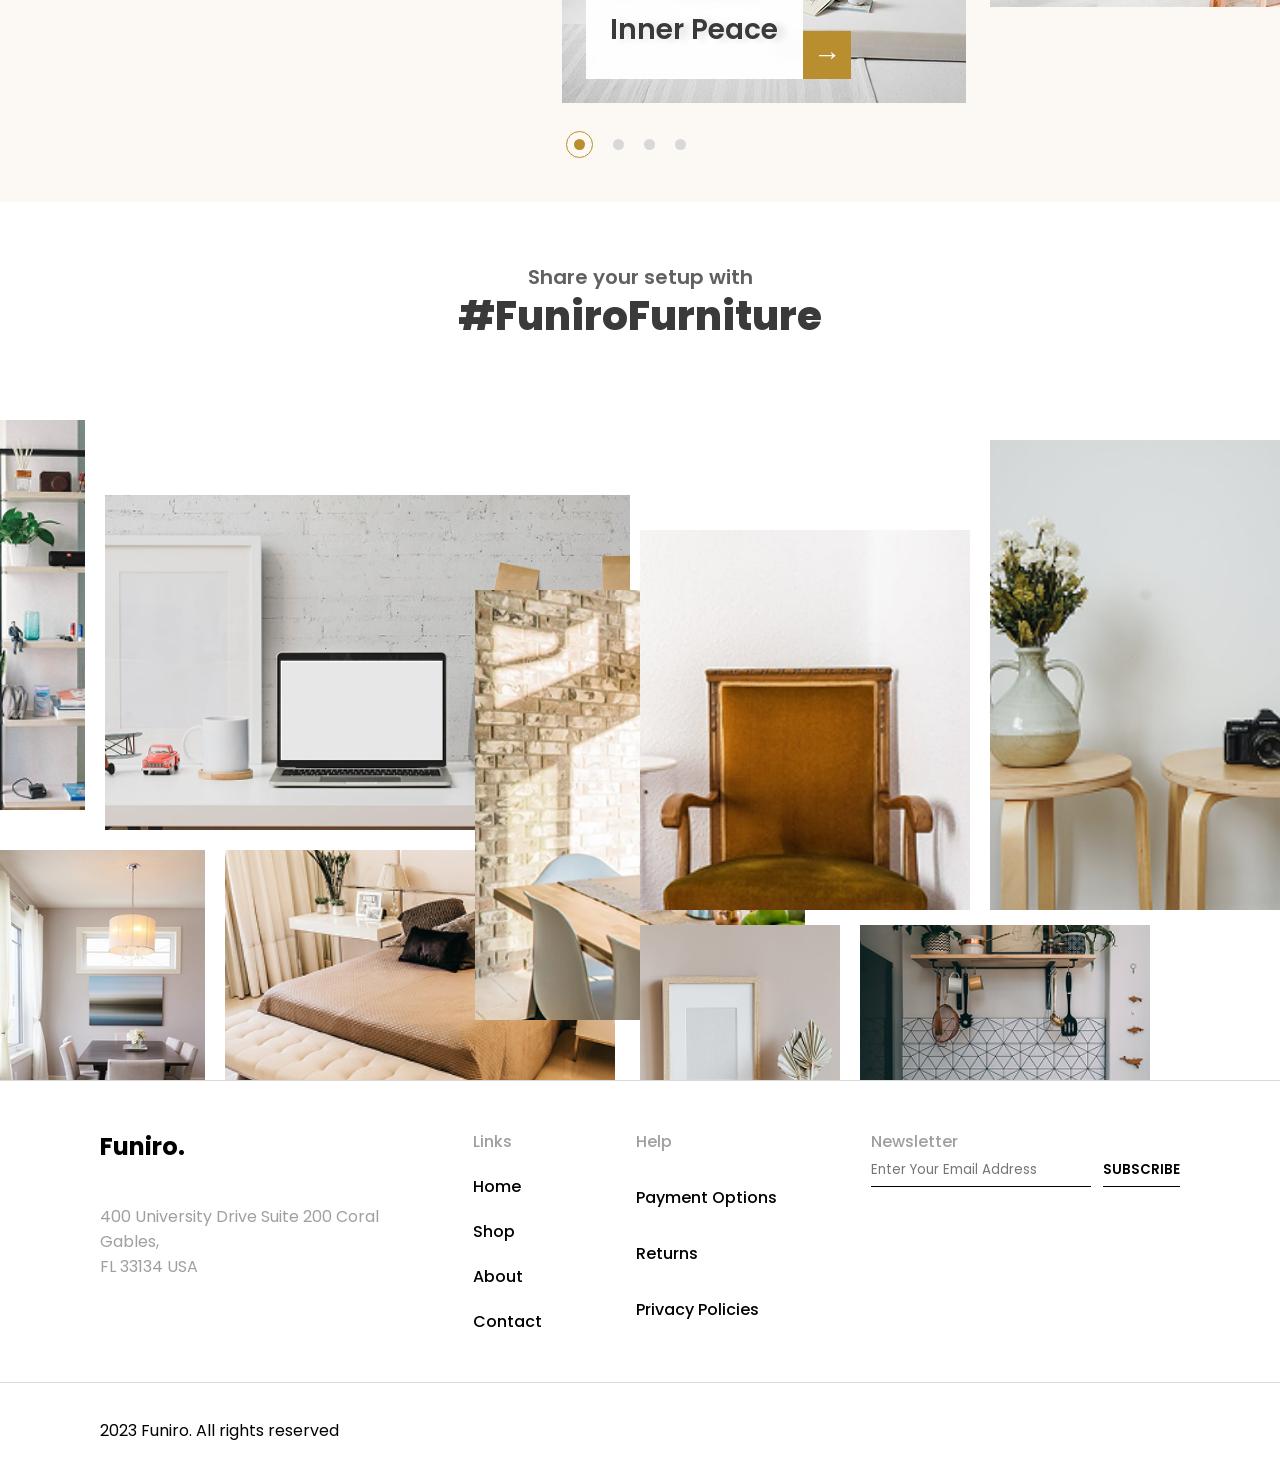
==== commit 4d8f96c8: "make chanfes to the template to get the final result" ====
--- a/index.html
+++ b/index.html
@@ -8,47 +8,117 @@
   </head>
 
   <body>
-    
     <nav class="nav">
       <div class="nav_container">
-        <a href="#" class="nav__logo"><svg width="185" height="41" viewBox="0 0 185 41" fill="none" xmlns="http://www.w3.org/2000/svg" xmlns:xlink="http://www.w3.org/1999/xlink">
-<rect y="4.5" width="50" height="32" fill="url(#pattern0_117_354)"/>
-<path d="M62.922 19.91H74.346V24.33H62.922V19.91ZM63.33 33H57.822V9.2H75.808V13.62H63.33V33ZM86.4492 33.272C84.9305 33.272 83.5705 32.9773 82.3692 32.388C81.1905 31.7987 80.2725 30.9033 79.6152 29.702C78.9579 28.478 78.6292 26.9253 78.6292 25.044V14.708H83.9332V24.262C83.9332 25.7807 84.2505 26.9027 84.8852 27.628C85.5425 28.3307 86.4605 28.682 87.6392 28.682C88.4552 28.682 89.1805 28.512 89.8152 28.172C90.4499 27.8093 90.9485 27.2653 91.3112 26.54C91.6739 25.792 91.8552 24.8627 91.8552 23.752V14.708H97.1592V33H92.1272V27.968L93.0452 29.43C92.4332 30.6993 91.5265 31.6627 90.3252 32.32C89.1465 32.9547 87.8545 33.272 86.4492 33.272ZM102.073 33V14.708H107.139V19.876L106.425 18.38C106.969 17.088 107.842 16.1133 109.043 15.456C110.244 14.776 111.706 14.436 113.429 14.436V19.332C113.202 19.3093 112.998 19.298 112.817 19.298C112.636 19.2753 112.443 19.264 112.239 19.264C110.788 19.264 109.61 19.6833 108.703 20.522C107.819 21.338 107.377 22.6187 107.377 24.364V33H102.073ZM127.734 14.436C129.185 14.436 130.477 14.7307 131.61 15.32C132.766 15.8867 133.673 16.7707 134.33 17.972C134.987 19.1507 135.316 20.6693 135.316 22.528V33H130.012V23.344C130.012 21.8707 129.683 20.7827 129.026 20.08C128.391 19.3773 127.485 19.026 126.306 19.026C125.467 19.026 124.708 19.2073 124.028 19.57C123.371 19.91 122.849 20.4427 122.464 21.168C122.101 21.8933 121.92 22.8227 121.92 23.956V33H116.616V14.708H121.682V19.774L120.73 18.244C121.387 17.02 122.328 16.0793 123.552 15.422C124.776 14.7647 126.17 14.436 127.734 14.436ZM140.124 33V14.708H145.428V33H140.124ZM142.776 12.158C141.801 12.158 141.008 11.8747 140.396 11.308C139.784 10.7413 139.478 10.0387 139.478 9.2C139.478 8.36133 139.784 7.65867 140.396 7.092C141.008 6.52533 141.801 6.242 142.776 6.242C143.75 6.242 144.544 6.514 145.156 7.058C145.768 7.57933 146.074 8.25933 146.074 9.098C146.074 9.982 145.768 10.7187 145.156 11.308C144.566 11.8747 143.773 12.158 142.776 12.158ZM150.35 33V14.708H155.416V19.876L154.702 18.38C155.246 17.088 156.119 16.1133 157.32 15.456C158.522 14.776 159.984 14.436 161.706 14.436V19.332C161.48 19.3093 161.276 19.298 161.094 19.298C160.913 19.2753 160.72 19.264 160.516 19.264C159.066 19.264 157.887 19.6833 156.98 20.522C156.096 21.338 155.654 22.6187 155.654 24.364V33H150.35ZM173.431 33.272C171.482 33.272 169.748 32.864 168.229 32.048C166.733 31.232 165.543 30.1213 164.659 28.716C163.798 27.288 163.367 25.6673 163.367 23.854C163.367 22.018 163.798 20.3973 164.659 18.992C165.543 17.564 166.733 16.4533 168.229 15.66C169.748 14.844 171.482 14.436 173.431 14.436C175.358 14.436 177.081 14.844 178.599 15.66C180.118 16.4533 181.308 17.5527 182.169 18.958C183.031 20.3633 183.461 21.9953 183.461 23.854C183.461 25.6673 183.031 27.288 182.169 28.716C181.308 30.1213 180.118 31.232 178.599 32.048C177.081 32.864 175.358 33.272 173.431 33.272ZM173.431 28.92C174.315 28.92 175.109 28.716 175.811 28.308C176.514 27.9 177.069 27.322 177.477 26.574C177.885 25.8033 178.089 24.8967 178.089 23.854C178.089 22.7887 177.885 21.882 177.477 21.134C177.069 20.386 176.514 19.808 175.811 19.4C175.109 18.992 174.315 18.788 173.431 18.788C172.547 18.788 171.754 18.992 171.051 19.4C170.349 19.808 169.782 20.386 169.351 21.134C168.943 21.882 168.739 22.7887 168.739 23.854C168.739 24.8967 168.943 25.8033 169.351 26.574C169.782 27.322 170.349 27.9 171.051 28.308C171.754 28.716 172.547 28.92 173.431 28.92Z" fill="black"/>
-<defs>
-<pattern id="pattern0_117_354" patternContentUnits="objectBoundingBox" width="1" height="1">
-<use xlink:href="#image0_117_354" transform="matrix(0.00123102 0 0 0.00192346 -0.26 -0.6875)"/>
-</pattern>
-<image id="image0_117_354" width="1251" height="1251" preserveAspectRatio="none" xlink:href="[data-uri]"/>
-</defs>
-</svg>
-</a>
+        <a href="/index.html" class="nav__logo"
+          ><svg
+            width="185"
+            height="41"
+            viewBox="0 0 185 41"
+            fill="none"
+            xmlns="http://www.w3.org/2000/svg"
+            xmlns:xlink="http://www.w3.org/1999/xlink"
+          >
+            <rect
+              y="4.5"
+              width="50"
+              height="32"
+              fill="url(#pattern0_117_354)"
+            />
+            <path
+              d="M62.922 19.91H74.346V24.33H62.922V19.91ZM63.33 33H57.822V9.2H75.808V13.62H63.33V33ZM86.4492 33.272C84.9305 33.272 83.5705 32.9773 82.3692 32.388C81.1905 31.7987 80.2725 30.9033 79.6152 29.702C78.9579 28.478 78.6292 26.9253 78.6292 25.044V14.708H83.9332V24.262C83.9332 25.7807 84.2505 26.9027 84.8852 27.628C85.5425 28.3307 86.4605 28.682 87.6392 28.682C88.4552 28.682 89.1805 28.512 89.8152 28.172C90.4499 27.8093 90.9485 27.2653 91.3112 26.54C91.6739 25.792 91.8552 24.8627 91.8552 23.752V14.708H97.1592V33H92.1272V27.968L93.0452 29.43C92.4332 30.6993 91.5265 31.6627 90.3252 32.32C89.1465 32.9547 87.8545 33.272 86.4492 33.272ZM102.073 33V14.708H107.139V19.876L106.425 18.38C106.969 17.088 107.842 16.1133 109.043 15.456C110.244 14.776 111.706 14.436 113.429 14.436V19.332C113.202 19.3093 112.998 19.298 112.817 19.298C112.636 19.2753 112.443 19.264 112.239 19.264C110.788 19.264 109.61 19.6833 108.703 20.522C107.819 21.338 107.377 22.6187 107.377 24.364V33H102.073ZM127.734 14.436C129.185 14.436 130.477 14.7307 131.61 15.32C132.766 15.8867 133.673 16.7707 134.33 17.972C134.987 19.1507 135.316 20.6693 135.316 22.528V33H130.012V23.344C130.012 21.8707 129.683 20.7827 129.026 20.08C128.391 19.3773 127.485 19.026 126.306 19.026C125.467 19.026 124.708 19.2073 124.028 19.57C123.371 19.91 122.849 20.4427 122.464 21.168C122.101 21.8933 121.92 22.8227 121.92 23.956V33H116.616V14.708H121.682V19.774L120.73 18.244C121.387 17.02 122.328 16.0793 123.552 15.422C124.776 14.7647 126.17 14.436 127.734 14.436ZM140.124 33V14.708H145.428V33H140.124ZM142.776 12.158C141.801 12.158 141.008 11.8747 140.396 11.308C139.784 10.7413 139.478 10.0387 139.478 9.2C139.478 8.36133 139.784 7.65867 140.396 7.092C141.008 6.52533 141.801 6.242 142.776 6.242C143.75 6.242 144.544 6.514 145.156 7.058C145.768 7.57933 146.074 8.25933 146.074 9.098C146.074 9.982 145.768 10.7187 145.156 11.308C144.566 11.8747 143.773 12.158 142.776 12.158ZM150.35 33V14.708H155.416V19.876L154.702 18.38C155.246 17.088 156.119 16.1133 157.32 15.456C158.522 14.776 159.984 14.436 161.706 14.436V19.332C161.48 19.3093 161.276 19.298 161.094 19.298C160.913 19.2753 160.72 19.264 160.516 19.264C159.066 19.264 157.887 19.6833 156.98 20.522C156.096 21.338 155.654 22.6187 155.654 24.364V33H150.35ZM173.431 33.272C171.482 33.272 169.748 32.864 168.229 32.048C166.733 31.232 165.543 30.1213 164.659 28.716C163.798 27.288 163.367 25.6673 163.367 23.854C163.367 22.018 163.798 20.3973 164.659 18.992C165.543 17.564 166.733 16.4533 168.229 15.66C169.748 14.844 171.482 14.436 173.431 14.436C175.358 14.436 177.081 14.844 178.599 15.66C180.118 16.4533 181.308 17.5527 182.169 18.958C183.031 20.3633 183.461 21.9953 183.461 23.854C183.461 25.6673 183.031 27.288 182.169 28.716C181.308 30.1213 180.118 31.232 178.599 32.048C177.081 32.864 175.358 33.272 173.431 33.272ZM173.431 28.92C174.315 28.92 175.109 28.716 175.811 28.308C176.514 27.9 177.069 27.322 177.477 26.574C177.885 25.8033 178.089 24.8967 178.089 23.854C178.089 22.7887 177.885 21.882 177.477 21.134C177.069 20.386 176.514 19.808 175.811 19.4C175.109 18.992 174.315 18.788 173.431 18.788C172.547 18.788 171.754 18.992 171.051 19.4C170.349 19.808 169.782 20.386 169.351 21.134C168.943 21.882 168.739 22.7887 168.739 23.854C168.739 24.8967 168.943 25.8033 169.351 26.574C169.782 27.322 170.349 27.9 171.051 28.308C171.754 28.716 172.547 28.92 173.431 28.92Z"
+              fill="black"
+            />
+            <defs>
+              <pattern
+                id="pattern0_117_354"
+                patternContentUnits="objectBoundingBox"
+                width="1"
+                height="1"
+              >
+                <use
+                  xlink:href="#image0_117_354"
+                  transform="matrix(0.00123102 0 0 0.00192346 -0.26 -0.6875)"
+                />
+              </pattern>
+              <image
+                id="image0_117_354"
+                width="1251"
+                height="1251"
+                preserveAspectRatio="none"
+                xlink:href="[data-uri]"
+              />
+            </defs>
+          </svg>
+        </a>
 
         <div class="nav__menu">
           <ul>
             <li><a href="#">Home</a></li>
-            <li><a href="shop.html">Shop</a></li>
-            <li><a href="#">About</a></li>
-            <li><a href="#">Contact</a></li>
+            <li><a href="/shop/shop.html">Shop</a></li>
+            <li><a href="/about/about.html">About</a></li>
+            <li><a href="/blog/blog.html">Blog</a></li>
+            <li><a href="/contact/contact.html">Contact</a></li>
           </ul>
         </div>
 
         <div class="nav__icons">
-         <svg width="28" height="28" viewBox="0 0 28 28" fill="none" xmlns="http://www.w3.org/2000/svg">
-<path d="M23.3333 14V8.16669H25.6666V15.1667H23.3333M23.3333 19.8334H25.6666V17.5H23.3333M11.6666 15.1667C14.7816 15.1667 21 16.73 21 19.8334V23.3334H2.33331V19.8334C2.33331 16.73 8.55165 15.1667 11.6666 15.1667ZM11.6666 4.66669C12.9043 4.66669 14.0913 5.15835 14.9665 6.03352C15.8416 6.90869 16.3333 8.09568 16.3333 9.33335C16.3333 10.571 15.8416 11.758 14.9665 12.6332C14.0913 13.5084 12.9043 14 11.6666 14C10.429 14 9.24198 13.5084 8.36682 12.6332C7.49164 11.758 6.99998 10.571 6.99998 9.33335C6.99998 8.09568 7.49164 6.90869 8.36682 6.03352C9.24198 5.15835 10.429 4.66669 11.6666 4.66669ZM11.6666 17.3834C8.20165 17.3834 4.54998 19.0867 4.54998 19.8334V21.1167H18.7833V19.8334C18.7833 19.0867 15.1316 17.3834 11.6666 17.3834ZM11.6666 6.88335C11.0169 6.88335 10.3937 7.14148 9.93424 7.60094C9.47477 8.06041 9.21665 8.68357 9.21665 9.33335C9.21665 9.98313 9.47477 10.6063 9.93424 11.0658C10.3937 11.5252 11.0169 11.7834 11.6666 11.7834C12.3164 11.7834 12.9396 11.5252 13.3991 11.0658C13.8585 10.6063 14.1166 9.98313 14.1166 9.33335C14.1166 8.68357 13.8585 8.06041 13.3991 7.60094C12.9396 7.14148 12.3164 6.88335 11.6666 6.88335Z" fill="black"/>
-</svg>
-
-     <svg width="28" height="28" viewBox="0 0 28 28" fill="none" xmlns="http://www.w3.org/2000/svg">
-<path d="M24.5 24.5L19.2663 19.257M22.1666 12.25C22.1666 14.88 21.1219 17.4024 19.2621 19.2621C17.4024 21.1219 14.88 22.1666 12.25 22.1666C9.61992 22.1666 7.09757 21.1219 5.23784 19.2621C3.3781 17.4024 2.33331 14.88 2.33331 12.25C2.33331 9.61992 3.3781 7.09757 5.23784 5.23784C7.09757 3.3781 9.61992 2.33331 12.25 2.33331C14.88 2.33331 17.4024 3.3781 19.2621 5.23784C21.1219 7.09757 22.1666 9.61992 22.1666 12.25V12.25Z" stroke="black" stroke-width="2" stroke-linecap="round"/>
-</svg>
-
-     <svg width="28" height="28" viewBox="0 0 28 28" fill="none" xmlns="http://www.w3.org/2000/svg">
-<path d="M8.16668 3.5C4.94551 3.5 2.33334 6.08533 2.33334 9.275C2.33334 11.8498 3.35418 17.9608 13.4027 24.1383C13.5827 24.2479 13.7893 24.3058 14 24.3058C14.2107 24.3058 14.4173 24.2479 14.5973 24.1383C24.6458 17.9608 25.6667 11.8498 25.6667 9.275C25.6667 6.08533 23.0545 3.5 19.8333 3.5C16.6122 3.5 14 7 14 7C14 7 11.3878 3.5 8.16668 3.5Z" stroke="black" stroke-width="2" stroke-linecap="round" stroke-linejoin="round"/>
-</svg>
-
-         <svg width="28" height="28" viewBox="0 0 28 28" fill="none" xmlns="http://www.w3.org/2000/svg">
-<path d="M25.2355 19.1926H8.95234L9.76991 17.5273L23.3543 17.5027C23.8137 17.5027 24.2074 17.1746 24.2894 16.7207L26.1707 6.19062C26.2199 5.91445 26.1461 5.63008 25.9656 5.41406C25.8764 5.30775 25.7652 5.22211 25.6396 5.16309C25.514 5.10407 25.377 5.07308 25.2383 5.07227L7.95702 5.01484L7.80937 4.32031C7.7164 3.87734 7.31718 3.55469 6.86328 3.55469H2.63867C2.38267 3.55469 2.13716 3.65638 1.95614 3.8374C1.77513 4.01841 1.67343 4.26393 1.67343 4.51992C1.67343 4.77592 1.77513 5.02143 1.95614 5.20245C2.13716 5.38346 2.38267 5.48516 2.63867 5.48516H6.08124L6.72656 8.55312L8.31523 16.2449L6.26992 19.5836C6.1637 19.727 6.09972 19.8972 6.08523 20.075C6.07073 20.2528 6.10629 20.4312 6.18788 20.5898C6.35195 20.9152 6.68281 21.1203 7.04921 21.1203H8.7664C8.40032 21.6065 8.20258 22.1988 8.20312 22.8074C8.20312 24.3551 9.46093 25.6129 11.0086 25.6129C12.5562 25.6129 13.8141 24.3551 13.8141 22.8074C13.8141 22.1977 13.6117 21.6043 13.2508 21.1203H17.6559C17.2898 21.6065 17.092 22.1988 17.0926 22.8074C17.0926 24.3551 18.3504 25.6129 19.898 25.6129C21.4457 25.6129 22.7035 24.3551 22.7035 22.8074C22.7035 22.1977 22.5012 21.6043 22.1402 21.1203H25.2383C25.7687 21.1203 26.2035 20.6883 26.2035 20.1551C26.2019 19.8994 26.0993 19.6546 25.9179 19.4743C25.7366 19.294 25.4913 19.1927 25.2355 19.1926ZM8.35898 6.91797L24.1035 6.96992L22.5613 15.6051L10.1937 15.627L8.35898 6.91797ZM11.0086 23.6715C10.5328 23.6715 10.1445 23.2832 10.1445 22.8074C10.1445 22.3316 10.5328 21.9434 11.0086 21.9434C11.4844 21.9434 11.8726 22.3316 11.8726 22.8074C11.8726 23.0366 11.7816 23.2564 11.6196 23.4184C11.4575 23.5805 11.2378 23.6715 11.0086 23.6715ZM19.898 23.6715C19.4223 23.6715 19.034 23.2832 19.034 22.8074C19.034 22.3316 19.4223 21.9434 19.898 21.9434C20.3738 21.9434 20.7621 22.3316 20.7621 22.8074C20.7621 23.0366 20.6711 23.2564 20.509 23.4184C20.347 23.5805 20.1272 23.6715 19.898 23.6715Z" fill="black"/>
-</svg>
-
+          <svg
+            width="28"
+            height="28"
+            viewBox="0 0 28 28"
+            fill="none"
+            xmlns="http://www.w3.org/2000/svg"
+          >
+            <path
+              d="M23.3333 14V8.16669H25.6666V15.1667H23.3333M23.3333 19.8334H25.6666V17.5H23.3333M11.6666 15.1667C14.7816 15.1667 21 16.73 21 19.8334V23.3334H2.33331V19.8334C2.33331 16.73 8.55165 15.1667 11.6666 15.1667ZM11.6666 4.66669C12.9043 4.66669 14.0913 5.15835 14.9665 6.03352C15.8416 6.90869 16.3333 8.09568 16.3333 9.33335C16.3333 10.571 15.8416 11.758 14.9665 12.6332C14.0913 13.5084 12.9043 14 11.6666 14C10.429 14 9.24198 13.5084 8.36682 12.6332C7.49164 11.758 6.99998 10.571 6.99998 9.33335C6.99998 8.09568 7.49164 6.90869 8.36682 6.03352C9.24198 5.15835 10.429 4.66669 11.6666 4.66669ZM11.6666 17.3834C8.20165 17.3834 4.54998 19.0867 4.54998 19.8334V21.1167H18.7833V19.8334C18.7833 19.0867 15.1316 17.3834 11.6666 17.3834ZM11.6666 6.88335C11.0169 6.88335 10.3937 7.14148 9.93424 7.60094C9.47477 8.06041 9.21665 8.68357 9.21665 9.33335C9.21665 9.98313 9.47477 10.6063 9.93424 11.0658C10.3937 11.5252 11.0169 11.7834 11.6666 11.7834C12.3164 11.7834 12.9396 11.5252 13.3991 11.0658C13.8585 10.6063 14.1166 9.98313 14.1166 9.33335C14.1166 8.68357 13.8585 8.06041 13.3991 7.60094C12.9396 7.14148 12.3164 6.88335 11.6666 6.88335Z"
+              fill="black"
+            />
+          </svg>
+
+          <svg
+            width="28"
+            height="28"
+            viewBox="0 0 28 28"
+            fill="none"
+            xmlns="http://www.w3.org/2000/svg"
+          >
+            <path
+              d="M24.5 24.5L19.2663 19.257M22.1666 12.25C22.1666 14.88 21.1219 17.4024 19.2621 19.2621C17.4024 21.1219 14.88 22.1666 12.25 22.1666C9.61992 22.1666 7.09757 21.1219 5.23784 19.2621C3.3781 17.4024 2.33331 14.88 2.33331 12.25C2.33331 9.61992 3.3781 7.09757 5.23784 5.23784C7.09757 3.3781 9.61992 2.33331 12.25 2.33331C14.88 2.33331 17.4024 3.3781 19.2621 5.23784C21.1219 7.09757 22.1666 9.61992 22.1666 12.25V12.25Z"
+              stroke="black"
+              stroke-width="2"
+              stroke-linecap="round"
+            />
+          </svg>
+
+          <svg
+            width="28"
+            height="28"
+            viewBox="0 0 28 28"
+            fill="none"
+            xmlns="http://www.w3.org/2000/svg"
+          >
+            <path
+              d="M8.16668 3.5C4.94551 3.5 2.33334 6.08533 2.33334 9.275C2.33334 11.8498 3.35418 17.9608 13.4027 24.1383C13.5827 24.2479 13.7893 24.3058 14 24.3058C14.2107 24.3058 14.4173 24.2479 14.5973 24.1383C24.6458 17.9608 25.6667 11.8498 25.6667 9.275C25.6667 6.08533 23.0545 3.5 19.8333 3.5C16.6122 3.5 14 7 14 7C14 7 11.3878 3.5 8.16668 3.5Z"
+              stroke="black"
+              stroke-width="2"
+              stroke-linecap="round"
+              stroke-linejoin="round"
+            />
+          </svg>
+
+          <svg
+            width="28"
+            height="28"
+            viewBox="0 0 28 28"
+            fill="none"
+            xmlns="http://www.w3.org/2000/svg"
+          >
+            <path
+              d="M25.2355 19.1926H8.95234L9.76991 17.5273L23.3543 17.5027C23.8137 17.5027 24.2074 17.1746 24.2894 16.7207L26.1707 6.19062C26.2199 5.91445 26.1461 5.63008 25.9656 5.41406C25.8764 5.30775 25.7652 5.22211 25.6396 5.16309C25.514 5.10407 25.377 5.07308 25.2383 5.07227L7.95702 5.01484L7.80937 4.32031C7.7164 3.87734 7.31718 3.55469 6.86328 3.55469H2.63867C2.38267 3.55469 2.13716 3.65638 1.95614 3.8374C1.77513 4.01841 1.67343 4.26393 1.67343 4.51992C1.67343 4.77592 1.77513 5.02143 1.95614 5.20245C2.13716 5.38346 2.38267 5.48516 2.63867 5.48516H6.08124L6.72656 8.55312L8.31523 16.2449L6.26992 19.5836C6.1637 19.727 6.09972 19.8972 6.08523 20.075C6.07073 20.2528 6.10629 20.4312 6.18788 20.5898C6.35195 20.9152 6.68281 21.1203 7.04921 21.1203H8.7664C8.40032 21.6065 8.20258 22.1988 8.20312 22.8074C8.20312 24.3551 9.46093 25.6129 11.0086 25.6129C12.5562 25.6129 13.8141 24.3551 13.8141 22.8074C13.8141 22.1977 13.6117 21.6043 13.2508 21.1203H17.6559C17.2898 21.6065 17.092 22.1988 17.0926 22.8074C17.0926 24.3551 18.3504 25.6129 19.898 25.6129C21.4457 25.6129 22.7035 24.3551 22.7035 22.8074C22.7035 22.1977 22.5012 21.6043 22.1402 21.1203H25.2383C25.7687 21.1203 26.2035 20.6883 26.2035 20.1551C26.2019 19.8994 26.0993 19.6546 25.9179 19.4743C25.7366 19.294 25.4913 19.1927 25.2355 19.1926ZM8.35898 6.91797L24.1035 6.96992L22.5613 15.6051L10.1937 15.627L8.35898 6.91797ZM11.0086 23.6715C10.5328 23.6715 10.1445 23.2832 10.1445 22.8074C10.1445 22.3316 10.5328 21.9434 11.0086 21.9434C11.4844 21.9434 11.8726 22.3316 11.8726 22.8074C11.8726 23.0366 11.7816 23.2564 11.6196 23.4184C11.4575 23.5805 11.2378 23.6715 11.0086 23.6715ZM19.898 23.6715C19.4223 23.6715 19.034 23.2832 19.034 22.8074C19.034 22.3316 19.4223 21.9434 19.898 21.9434C20.3738 21.9434 20.7621 22.3316 20.7621 22.8074C20.7621 23.0366 20.6711 23.2564 20.509 23.4184C20.347 23.5805 20.1272 23.6715 19.898 23.6715Z"
+              fill="black"
+            />
+          </svg>
         </div>
 
         <button class="nav__mobile_btn" aria-label="Open menu">
@@ -59,7 +129,6 @@
       </div>
     </nav>
 
-    
     <main>
       <section class="main__container">
         <div class="main__card">
@@ -69,13 +138,14 @@
             Lorem ipsum dolor sit amet, consectetur adipiscing elit. Ut elit
             tellus, luctus nec ullamcorper mattis.
           </p>
-          <button type="button">
-            <span>BUY NOW</span>
-          </button>
-        </div>
-      </section>
-
-      
+          <a href="/product/product.html">
+            <button type="button">
+              <span>BUY NOW</span>
+            </button></a
+          >
+        </div>
+      </section>
+
       <section class="main__container2">
         <h2>Browse The Range</h2>
         <p>Lorem ipsum dolor sit amet, consectetur adipiscing elit.</p>
@@ -86,10 +156,12 @@
             <span>Dining</span>
           </div>
 
-          <div class="main__card2">
-            <img src="/images/maincards2.png" alt="Living" />
-            <span>Living</span>
-          </div>
+         
+            <div class="main__card2">
+              <img src="/images/maincards2.png" alt="Living" />
+              <span>Living</span>
+            </div>
+          
 
           <div class="main__card3">
             <img src="/images/maincards3.png" alt="Bedroom" />
@@ -98,18 +170,30 @@
         </div>
       </section>
 
-      
       <section class="products__container">
         <h2>Our Products</h2>
 
         <div class="products__cards">
           <div class="products__card">
             <img src="/images/products_card1.png" alt="Product card" />
-          </div>
-
-          <div class="products__card">
-            <img src="/images/products_card2.png" alt="Product card" />
-          </div>
+             </div>
+
+
+            <div class="products__card">
+  <img src="/images/products_card1.png" alt="Product card" />
+
+  <div class="overlay">
+    <button>Add to cart</button>
+
+    <div class="overlay_actions">
+      <span>Share</span>
+      <span>Compare</span>
+      <span>Like</span>
+    </div>
+  </div>
+            </div>
+         
+
 
           <div class="products__card">
             <img src="/images/products_card3.png" alt="Product card" />
@@ -141,7 +225,6 @@
         </button>
       </section>
 
-      
       <section class="rooms-section">
         <div class="rooms-info">
           <h2>50+ Beautiful rooms inspiration</h2>
@@ -185,11 +268,11 @@
               <img src="/images/maincards2.png" alt="Bed Room" />
             </article>
 
-             <article class="room-slide">
+            <article class="room-slide">
               <img src="/images/maincards3.png" alt="Bed Room" />
             </article>
 
-             <article class="room-slide">
+            <article class="room-slide">
               <img src="/images/maingallery4.png" alt="Bed Room" />
             </article>
           </div>
@@ -203,7 +286,6 @@
         </div>
       </section>
 
-     
       <section class="share-section">
         <div class="share-header">
           <p>Share your setup with</p>
@@ -260,20 +342,23 @@
       </section>
     </main>
 
-    
     <footer class="footer">
       <div class="footer__container">
         <div class="footer__logo">
           <h2>Funiro.</h2>
-          <p>400 University Drive Suite 200 Coral <br> Gables,<br> FL 33134 USA</p>
+          <p>
+            400 University Drive Suite 200 Coral <br />
+            Gables,<br />
+            FL 33134 USA
+          </p>
         </div>
 
         <div class="information">
           <h4>Links</h4>
           <a href="#">Home</a>
-          <a href="#">Shop</a>
-          <a href="#">About</a>
-          <a href="#">Contact</a>
+          <a href="/shop/shop.html">Shop</a>
+          <a href="/about/about.html">About</a>
+          <a href="/contact/contact.html">Contact</a>
         </div>
 
         <div class="information">
--- a/style.css
+++ b/style.css
@@ -41,7 +41,7 @@
   cursor: pointer;
 }
 
-/* NAVBAR */
+
 
 .nav_container {
   width: 100%;
@@ -164,7 +164,7 @@
   color: var(--white-primary);
 }
 
-/* BROWSE RANGE */
+
 
 .main__container2 {
   padding: 56px 126px 0 131px;
@@ -216,7 +216,7 @@
   color: var(--gray1);
 }
 
-/* PRODUCTS */
+
 
 .products__container {
   padding: 56px 102px 0;
@@ -256,7 +256,7 @@
   color: var(--yellow);
 }
 
-/* ROOMS SLIDER */
+
 
 .rooms-section {
   margin-top: 69px;
@@ -425,7 +425,7 @@
   margin: auto;
 }
 
-/* FUNIRO FURNITURE */
+
 
 .share-section {
   width: 100%;
@@ -531,7 +531,7 @@
   height: 220px;
 }
 
-/* FOOTER */
+
 
 .footer {
   border-top: 1px solid var(--border);
@@ -608,6 +608,55 @@
   color: var(--black);
 }
 
+.products__card {
+  position: relative; 
+  overflow: hidden;
+}
+
+.products__card img {
+  width: 100%;
+  display: block;
+}
+
+.overlay {
+  position: absolute;
+  top: 0;
+  left: 0;
+
+  width: 100%;
+  height: 100%;
+
+  background: rgba(0, 0, 0, 0.6);
+
+  display: flex;
+  flex-direction: column;
+  justify-content: center;
+  align-items: center;
+
+  opacity: 0;
+  transition: 0.3s ease;
+}
+
+.products__card:hover .overlay {
+  opacity: 1;
+}
+
+.overlay button {
+  background: white;
+  color: #b88e2f;
+  border: none;
+  padding: 12px 28px;
+  cursor: pointer;
+  margin-bottom: 15px;
+}
+
+.overlay_actions {
+  display: flex;
+  gap: 20px;
+  color: white;
+  font-size: 14px;
+}
+
 
 
 
@@ -950,7 +999,7 @@
   }
 }
 
-/* SMALL MOBILE */
+
 
 @media screen and (max-width: 480px) {
   .main__card h1 {
